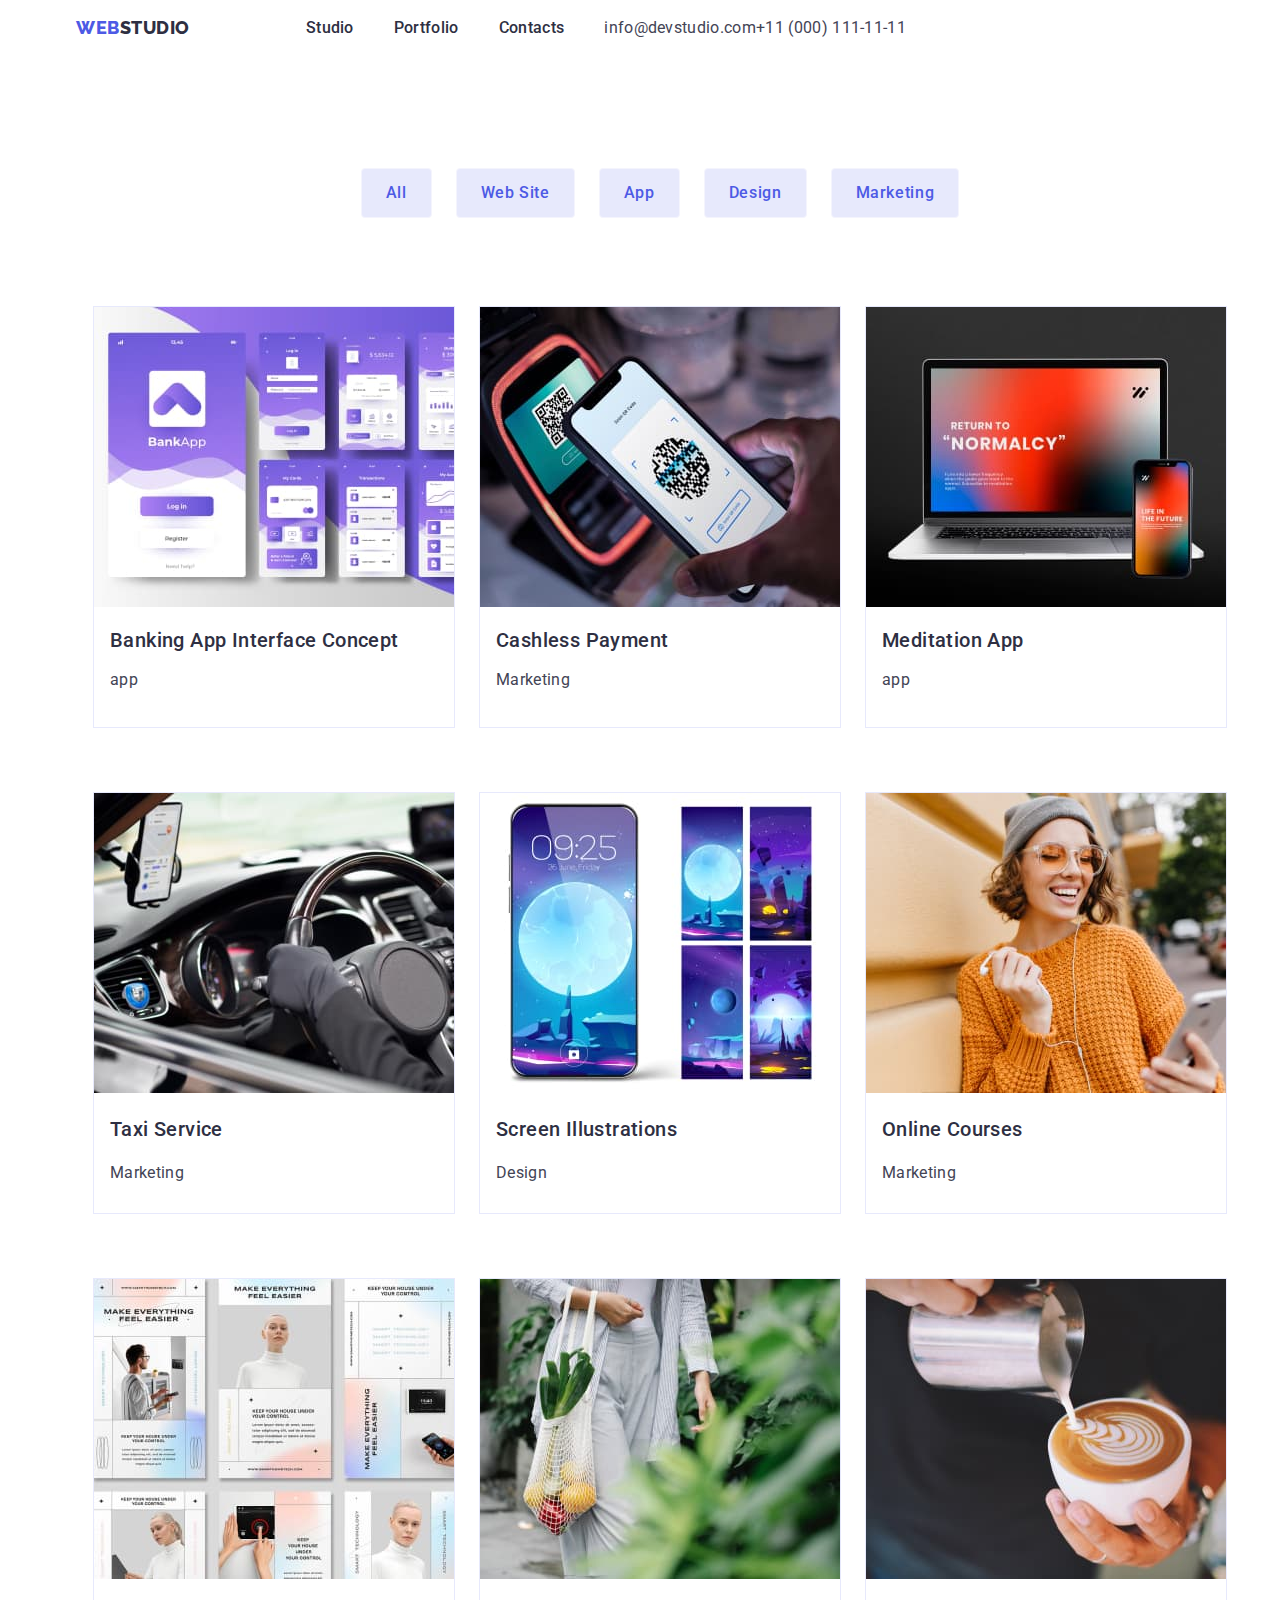
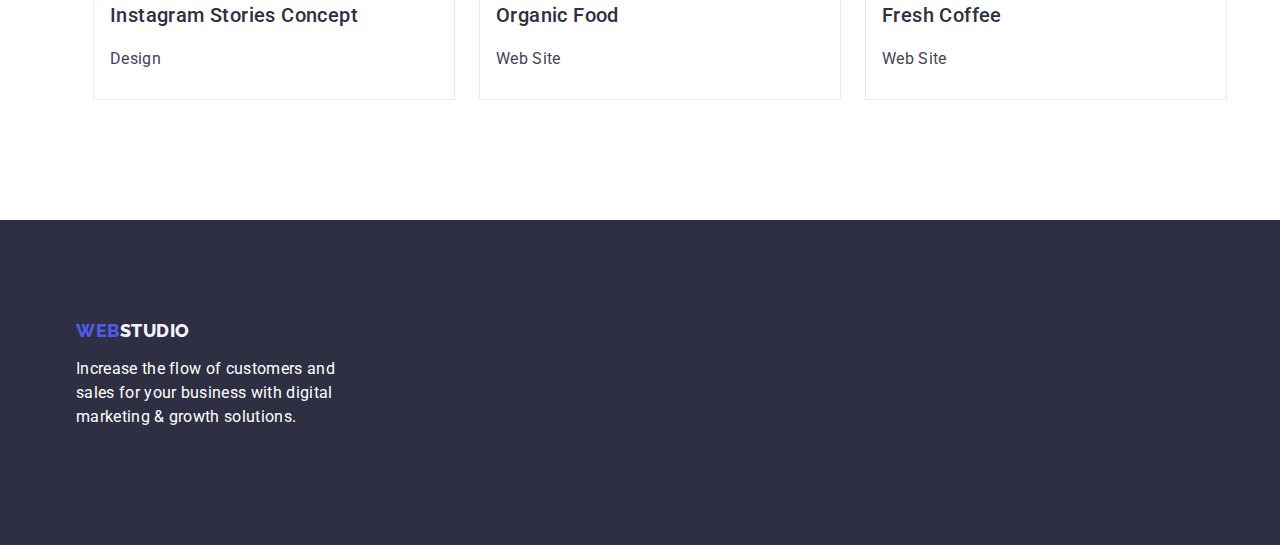
==== portfolio.html @ dd858892 "first commit" ====
<!DOCTYPE html>
<html lang="en">
  <head>
    <meta charset="UTF-8" />
    <meta http-equiv="X-UA-Compatible" content="IE=edge" />
    <meta name="viewport" content="width=device-width, initial-scale=1.0" />
    <link rel="preconnect" href="https://fonts.googleapis.com" />
    <link rel="preconnect" href="https://fonts.gstatic.com" crossorigin />
    <link
      href="https://fonts.googleapis.com/css2?family=Raleway:wght@700&family=Roboto:wght@400;500;700&display=swap"
      rel="stylesheet"
    />
    <title>Portfolio</title>
    <link
      rel="stylesheet"
      href="https://cdnjs.cloudflare.com/ajax/libs/modern-normalize/2.0.0/modern-normalize.min.css"
      integrity="sha512-4xo8blKMVCiXpTaLzQSLSw3KFOVPWhm/TRtuPVc4WG6kUgjH6J03IBuG7JZPkcWMxJ5huwaBpOpnwYElP/m6wg=="
      crossorigin="anonymous"
      referrerpolicy="no-referrer"
    />
    <link rel="stylesheet" href="./css/styles.css" />
  </head>
  <body>
    <header class="header">
      <div class="container">
        <nav class="nav">
          <a class="nav-logo" href="./index.html"
            ><span class="span">web</span>studio</a
          >
          <ul class="nav-list">
            <li class="nav-item">
              <a class="nav-link" href="./index.html" target="_blank">Studio</a>
            </li>
            <li>
              <a class="nav-link" href="portfolio.html" target="_blank"
                >Portfolio</a
              >
            </li>
            <li>
              <a class="nav-link" href="#contacts">Contacts</a>
            </li>
          </ul>
        </nav>
        <address>
          <ul>
            <li>
              <a class="contacts" href="mailto:info@devstudio.com"
                >info@devstudio.com</a
              >
            </li>
            <li>
              <a class="contacts" href="tel:+0110001111111"
                >+11 (000) 111-11-11</a
              >
            </li>
          </ul>
        </address>
      </div>
    </header>
    <main class="main-port">
      <section class="main-section">
        <div class="container">
          <h1 class="visually-hidden">Advantages</h1>
          <ul class="btn-list">
            <li class="btn-item">
              <button class="port-btn" type="button">All</button>
            </li>
            <li class="btn-item">
              <button class="port-btn" type="button">Web Site</button>
            </li>
            <li class="btn-item">
              <button class="port-btn" type="button">App</button>
            </li>
            <li class="btn-item">
              <button class="port-btn" type="button">Design</button>
            </li>
            <li class="btn-item">
              <button class="port-btn" type="button">Marketing</button>
            </li>
          </ul>
          <ul class="port-list">
            <li class="port-item">
              <a href="">
                <img
                  src="./images/apps/bank-app.jpg"
                  alt="banking app"
                  width="360"
                  height="300"
                />
                <h2 class="port-cards">Banking App Interface Concept</h2>
                <p class="port-description">app</p>
              </a>
            </li>
            <li class="port-item">
              <a href="">
                <img
                  src="./images/apps/cash-app.jpg"
                  alt="cashless payment"
                  width="360"
                  height="300"
                />
                <h2 class="port-cards">Cashless Payment</h2>
                <p class="port-description">Marketing</p>
              </a>
            </li>
            <li class="port-item">
              <a href="">
                <img
                  src="./images/apps/meditation-app.jpg"
                  alt="meditation app"
                  width="360"
                  height="300"
                />
                <h2 class="port-cards">Meditation App</h2>
                <p class="port-description">app</p>
              </a>
            </li>
          </ul>
        </div>
      </section>
      <section class="port-section">
        <div class="container">
          <ul class="port-list">
            <li class="port-item">
              <a href="">
                <img
                  src="./images/apps/taxi-service.jpg"
                  alt="taxi service"
                  width="360"
                  height="300"
                />
                <h3 class="port-cards">Taxi Service</h3>
                <p class="port-description">Marketing</p>
              </a>
            </li>
            <li class="port-item">
              <a href="">
                <img
                  src="./images/apps/screen-app.jpg"
                  alt="screen illustrations"
                  width="360"
                  height="300"
                />
                <h3 class="port-cards">Screen Illustrations</h3>
                <p class="port-description">Design</p>
              </a>
            </li>
            <li class="port-item">
              <a href="">
                <img
                  src="./images/apps/course-app.jpg"
                  alt="online courses"
                  width="360"
                  height="300"
                />
                <h3 class="port-cards">Online Courses</h3>
                <p class="port-description">Marketing</p>
              </a>
            </li>
          </ul>
        </div>
      </section>
      <section class="port-section">
        <div class="container">
          <ul class="port-list list-port">
            <li class="port-item">
              <img
                src="./images/apps/instagram.jpg"
                alt="instagram stories"
                width="360"
                height="300"
              />
              <h3 class="port-cards">Instagram Stories Concept</h3>
              <p class="port-description">Design</p>
            </li>
            <li class="port-item">
              <img
                src="./images/apps/organic-app.jpg"
                alt="organic food"
                width="360"
                height="300"
              />
              <h3 class="port-cards">Organic Food</h3>
              <p class="port-description">Web Site</p>
            </li>
            <li class="port-item">
              <img
                src="./images/apps/coffee.jpg"
                alt="fresh coffee"
                width="360"
                height="300"
              />
              <h3 class="port-cards">Fresh Coffee</h3>
              <p class="port-description">Web Site</p>
            </li>
          </ul>
        </div>
      </section>
    </main>
    <footer class="footer">
      <div class="container">
        <div class="box-footer">
          <a class="footer-logo" href="./index.html"
            ><span class="span">web</span>studio</a
          >
          <p class="footer-text">
            Increase the flow of customers and sales for your business with
            digital marketing & growth solutions.
          </p>
        </div>
      </div>
    </footer>
  </body>
</html>
---- css/styles.css ----
:root {
  --black: #212121;
  --iris: #4d5ae5;
  --ocean: #404bbf;
  --navy-blue: #2e2f42;
  --green: #31d0aa;
  --slate: #434455;
  --light-slate: #8e8f99;
  --cornflower: #e7e9fc;
  --cloud: #f4f4fd;
  --navy-blue-modal: rgba(46, 47, 66, 0.4);
  --grey: rgba(46, 47, 66, 0.7);
  --white: rgba(255, 255, 255);
  --dairy: #fcfcfc;
}

:root {
  --font-family: "Roboto", sans-serif;
  --second-family: "Raleway", sans-serif;
}

body {
  margin: 0;
  font-family: "Roboto", sans-serif;
  color: var(--black);
  background: var(--white);
}
ul,
ol {
  list-style-type: none;
}
a {
  color: currentColor;
  text-decoration: none;
}
address {
  font-style: normal;
}

.header * {
  display: flex;
  align-items: center;
  justify-content: flex-start;
  flex-direction: row;
  gap: 0px;
}
.box-header {
  padding-top: 24px;
  padding-bottom: 24px;
}
.visually-hidden {
  position: absolute;
  width: 1px;
  height: 1px;
  margin: -1px;
  border: 0;
  padding: 0;
  white-space: nowrap;
  clip-path: inset(100%);
  clip: rect(0 0 0 0);
  overflow: hidden;
}

button {
  font-family: inherit;
  font-weight: 500;
  font-size: 16px;
  line-height: 1.5;
  border-radius: 4px;
  letter-spacing: 0.04em;
  text-align: center;

  cursor: pointer;
}
.container {
  max-width: 1128px;
  margin: 0 auto;
  padding: 0 15px;
}
.nav {
}
.nav-logo {
  padding-right: 76px;
  font-family: var(--second-family);
  font-weight: 800;
  font-size: 18px;
  line-height: 117%;
  letter-spacing: 0.03em;
  text-transform: uppercase;
  color: var(--navy-blue);
}
.span {
  color: var(--iris);
}
.nav-link {
  font-weight: 500;
  font-size: 16px;
  line-height: 150%;
  letter-spacing: 0.02em;
  color: var(--navy-blue);
}
.nav-list {
  display: flex;
  align-items: flex-start;
  justify-content: flex-start;
  flex-direction: row;
  gap: 40px;
}
.nav-item {
}
.contacts {
  font-weight: 400;
  font-size: 16px;
  line-height: 150%;
  letter-spacing: 0.02em;
  color: var(--slate);
}
.contacts:hover {
  color: var(--ocean);
}

.nav-list .nav-link:hover,
.nav-list .nav-link:focus {
  color: var(--ocean);
}
.nav-list .nav-link:active {
  color: var(--ocean);
}

.address-list {
  display: flex;
  gap: 40px;
}

.main-section-title {
  background: var(--navy-blue);
}
.main-title {
  margin: 0;
  font-weight: 700;
  font-size: 56px;
  line-height: 107%;
  letter-spacing: 0.02em;
  text-align: center;
  color: var(--white);
}
.main-button {
  padding: 16px 32px;
  color: var(--white);
  box-shadow: 0 4px 4px 0 rgba(0, 0, 0, 0.15);
  background: var(--iris);
}

.strategy {
}

.strategy-list {
  display: flex;
  align-items: center;
  justify-content: center;
  gap: 24px;
  padding: 120px 156px;
}

.promo-section-title {
  font-weight: 700;
  font-size: 36px;

  padding-bottom: 72px;
  line-height: 40px;
  line-height: 1.11111;
  letter-spacing: 0.02em;
  text-transform: capitalize;
  text-align: center;
  color: var(--navy-blue);
}
.promo-list {
  display: flex;
  align-items: center;
  justify-content: center;
  gap: 24px;
  padding-bottom: 120px;
}

.team {
  background: var(--cloud);
}
.team-section {
}
.team-section-title {
  padding-top: 120px;
  padding-bottom: 72px;
  font-weight: 700;
  font-size: 36px;
  line-height: 40px;
  line-height: 1.11111;
  letter-spacing: 0.02em;
  text-transform: capitalize;
  text-align: center;
  color: var(--navy-blue);
}
.team-list {
  display: flex;
  align-items: center;
  justify-content: center;
  gap: 24px;
  padding-bottom: 120px;
  margin: 0;
}
.team-item {
  border-radius: 0 0 4px 4px;
  padding: 0px 0px 32px 0px;
  box-shadow: 0 2px 1px 0 rgba(46, 47, 66, 0.08),
    0 1px 1px 0 rgba(46, 47, 66, 0.16), 0 1px 6px 0 rgba(46, 47, 66, 0.08);
  background: var(--white);
}
.team-cards {
  text-align: center;
  font-size: 20px;
  line-height: 24px;
  font-weight: 500;
  letter-spacing: 0.02em;
  color: var(--navy-blue);
}
.team-description {
  text-align: center;
  font-size: 16px;
  line-height: 24px;
  font-weight: 400;
  letter-spacing: 0.02em;
  color: var(--slate);
}
.footer {
  background-color: var(--navy-blue);
}

.footer-logo {
  font-family: var(--second-family);
  font-weight: 800;
  font-size: 18px;
  line-height: 117%;
  letter-spacing: 0.03em;
  text-transform: uppercase;
  color: var(--cloud);
}
.footer-text {
  margin-top: 16px;
  width: 264px;

  font-size: 16px;
  line-height: 24px;
  font-weight: 400;
  letter-spacing: 0.02em;
  color: var(--white);
}
.box-footer {
  padding-top: 100px;
  padding-bottom: 100px;
}
.port-btn {
  color: var(--iris);
  border: 1px solid var(--cloud);
  padding: 12px 24px;
  background: var(--cornflower);
}
.port-btn:hover,
.port-btn:focus {
  background-color: var(--ocean);
  color: var(--white);
}
.btn-list {
  display: flex;
  align-items: center;
  justify-content: center;
  gap: 24px;
  padding-top: 96px;
  padding-bottom: 72px;
}
.btn-item {
}

.port-list {
  display: flex;
  align-items: center;
  justify-content: center;
  gap: 24px;
  padding-bottom: 48px;
}
.list-port {
  display: flex;
  align-items: center;
  justify-content: center;
  gap: 24px;
  padding-bottom: 120px;
  margin: 0;
}
.port-item {
  border: 1px solid #e7e9fc;
  width: 360px;
  height: 420px;
}

.port-cards {
  font-weight: 500;
  font-size: 20px;
  padding-left: 16px;
  line-height: 24px;
  line-height: 1.2;
  letter-spacing: 0.02em;
  color: var(--navy-blue);
}
.port-description {
  font-weight: 400;
  font-size: 16px;
  padding-left: 16px;

  line-height: 24px;
  line-height: 1.5;
  letter-spacing: 0.02em;
  color: var(--slate);
}
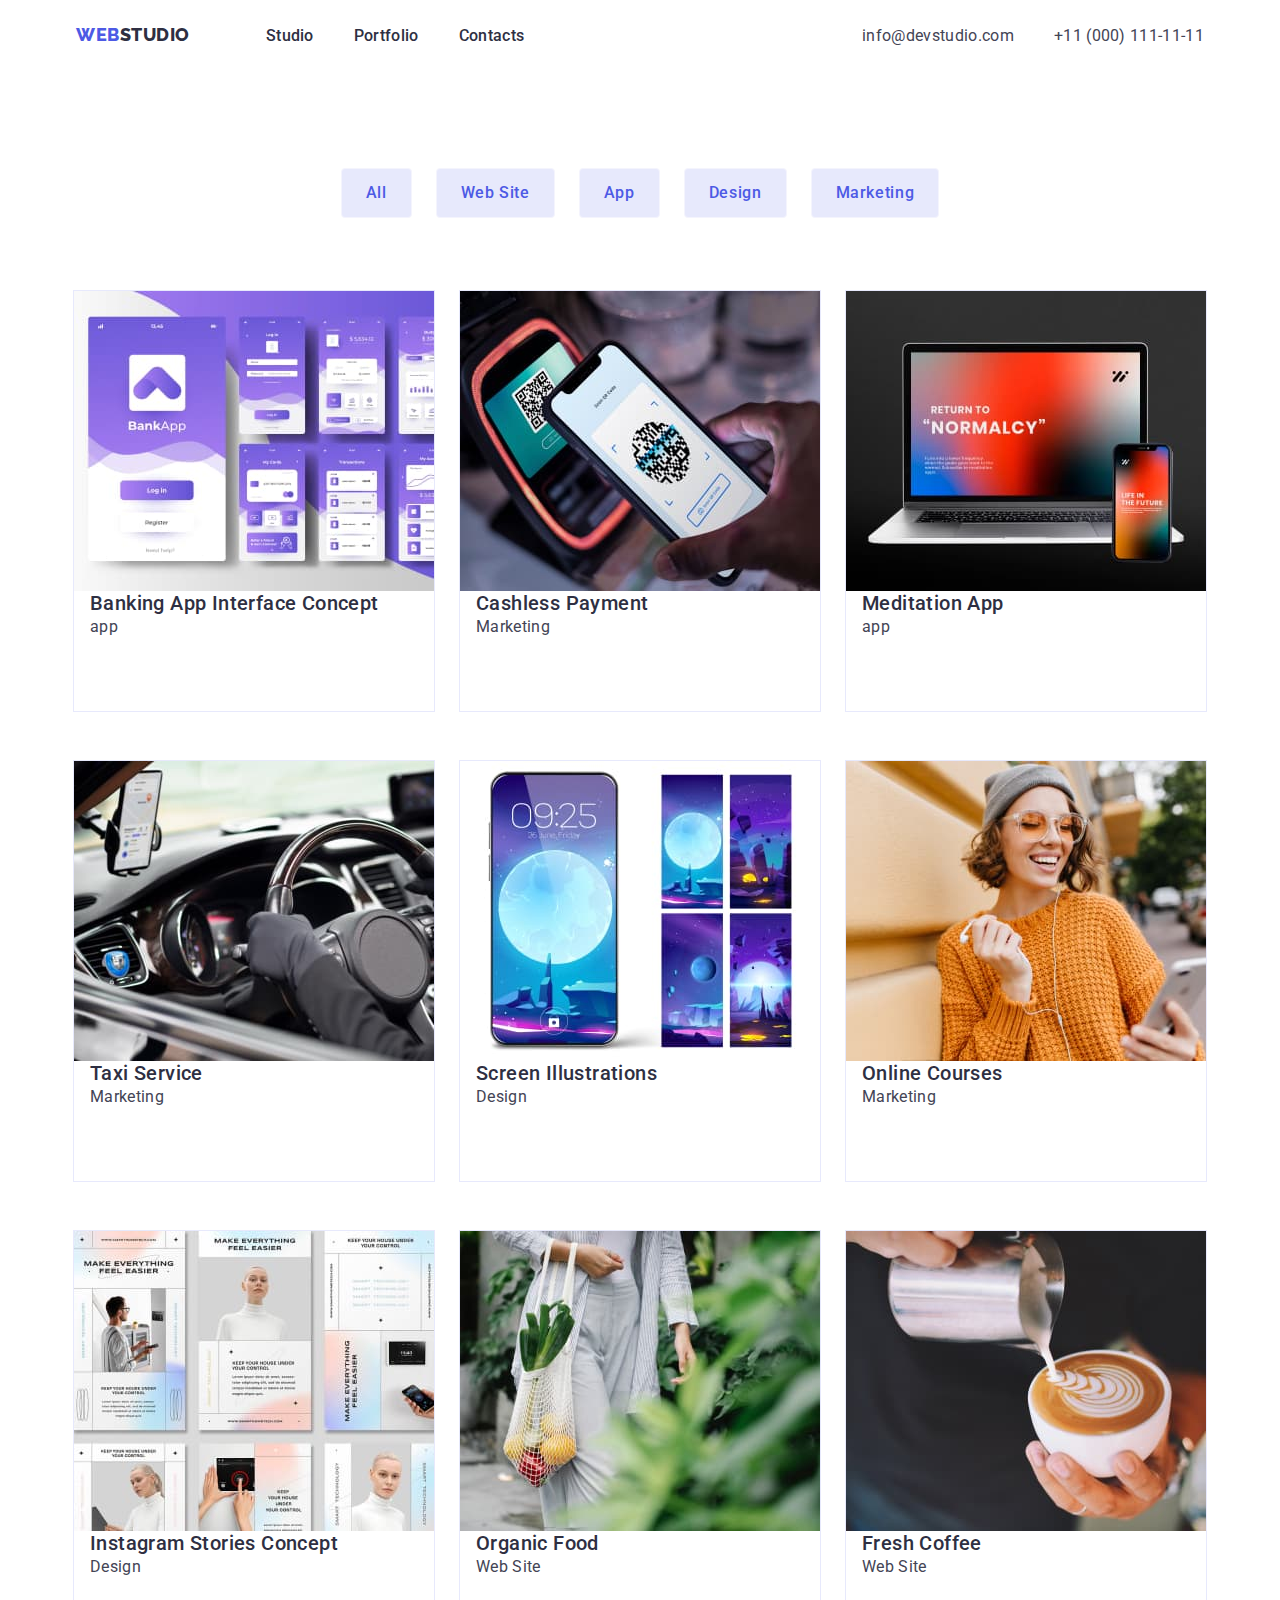
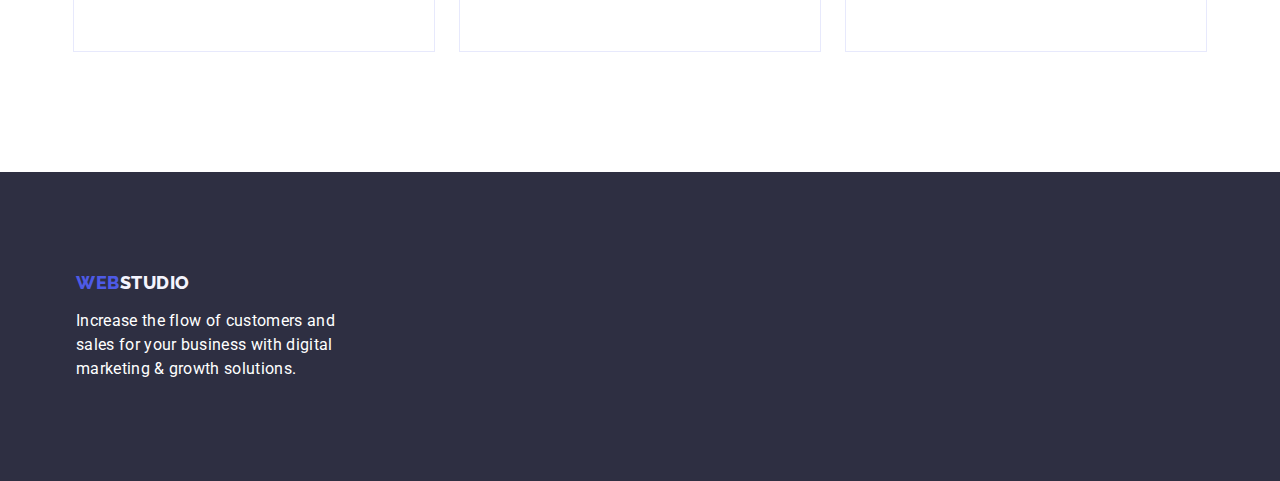
==== commit b3eafdfe: "create pages" ====
--- a/portfolio.html
+++ b/portfolio.html
@@ -23,38 +23,42 @@
   <body>
     <header class="header">
       <div class="container">
-        <nav class="nav">
-          <a class="nav-logo" href="./index.html"
-            ><span class="span">web</span>studio</a
-          >
-          <ul class="nav-list">
-            <li class="nav-item">
-              <a class="nav-link" href="./index.html" target="_blank">Studio</a>
-            </li>
-            <li>
-              <a class="nav-link" href="portfolio.html" target="_blank"
-                >Portfolio</a
-              >
-            </li>
-            <li>
-              <a class="nav-link" href="#contacts">Contacts</a>
-            </li>
-          </ul>
-        </nav>
-        <address>
-          <ul>
-            <li>
-              <a class="contacts" href="mailto:info@devstudio.com"
-                >info@devstudio.com</a
-              >
-            </li>
-            <li>
-              <a class="contacts" href="tel:+0110001111111"
-                >+11 (000) 111-11-11</a
-              >
-            </li>
-          </ul>
-        </address>
+        <div class="box-header">
+          <nav class="nav">
+            <a class="nav-logo" href="./index.html"
+              ><span class="span">web</span>studio</a
+            >
+            <ul class="nav-list">
+              <li class="nav-item">
+                <a class="nav-link" href="./index.html" target="_blank"
+                  >Studio</a
+                >
+              </li>
+              <li class="nav-item">
+                <a class="nav-link" href="portfolio.html" target="_blank"
+                  >Portfolio</a
+                >
+              </li>
+              <li class="nav-item">
+                <a class="nav-link" href="#contacts">Contacts</a>
+              </li>
+            </ul>
+          </nav>
+          <address class="address">
+            <ul class="address-list">
+              <li class="address-item">
+                <a class="contacts" href="mailto:info@devstudio.com"
+                  >info@devstudio.com</a
+                >
+              </li>
+              <li>
+                <a class="contacts" href="tel:+0110001111111"
+                  >+11 (000) 111-11-11</a
+                >
+              </li>
+            </ul>
+          </address>
+        </div>
       </div>
     </header>
     <main class="main-port">
--- a/css/styles.css
+++ b/css/styles.css
@@ -25,28 +25,50 @@
   color: var(--black);
   background: var(--white);
 }
+h1,
+h2,
+h3,
+h4,
+h5,
+h6,
+p {
+  margin: 0;
+  padding: 0;
+}
 ul,
 ol {
   list-style-type: none;
+  margin: 0;
+  padding-left: 0;
 }
 a {
   color: currentColor;
   text-decoration: none;
 }
+img {
+  display: block;
+}
 address {
   font-style: normal;
 }
-
-.header * {
-  display: flex;
+.container {
+  max-width: 1128px;
+  margin: 0 auto;
+  padding: 0;
+}
+
+.header {
+  /* display: flex;
   align-items: center;
   justify-content: flex-start;
   flex-direction: row;
-  gap: 0px;
+  gap: 0px; */
 }
 .box-header {
   padding-top: 24px;
   padding-bottom: 24px;
+  display: flex;
+  justify-content: space-between;
 }
 .visually-hidden {
   position: absolute;
@@ -72,12 +94,9 @@
 
   cursor: pointer;
 }
-.container {
-  max-width: 1128px;
-  margin: 0 auto;
-  padding: 0 15px;
-}
+
 .nav {
+  display: flex;
 }
 .nav-logo {
   padding-right: 76px;
@@ -126,6 +145,8 @@
 .nav-list .nav-link:active {
   color: var(--ocean);
 }
+.address {
+}
 
 .address-list {
   display: flex;
@@ -135,15 +156,26 @@
 .main-section-title {
   background: var(--navy-blue);
 }
+
+.main-page {
+  display: flex;
+  align-items: center;
+  justify-content: center;
+  flex-wrap: wrap;
+  padding-bottom: 188px;
+}
+
 .main-title {
-  margin: 0;
   font-weight: 700;
   font-size: 56px;
   line-height: 107%;
   letter-spacing: 0.02em;
   text-align: center;
   color: var(--white);
-}
+  padding-top: 188px;
+  padding-bottom: 48px;
+}
+
 .main-button {
   padding: 16px 32px;
   color: var(--white);
@@ -159,7 +191,11 @@
   align-items: center;
   justify-content: center;
   gap: 24px;
-  padding: 120px 156px;
+  padding-top: 152px;
+  padding-bottom: 120px;
+}
+.strategy-title {
+  padding-bottom: 8px;
 }
 
 .promo-section-title {
@@ -276,8 +312,6 @@
   padding-top: 96px;
   padding-bottom: 72px;
 }
-.btn-item {
-}
 
 .port-list {
   display: flex;
@@ -313,7 +347,6 @@
   font-weight: 400;
   font-size: 16px;
   padding-left: 16px;
-
   line-height: 24px;
   line-height: 1.5;
   letter-spacing: 0.02em;
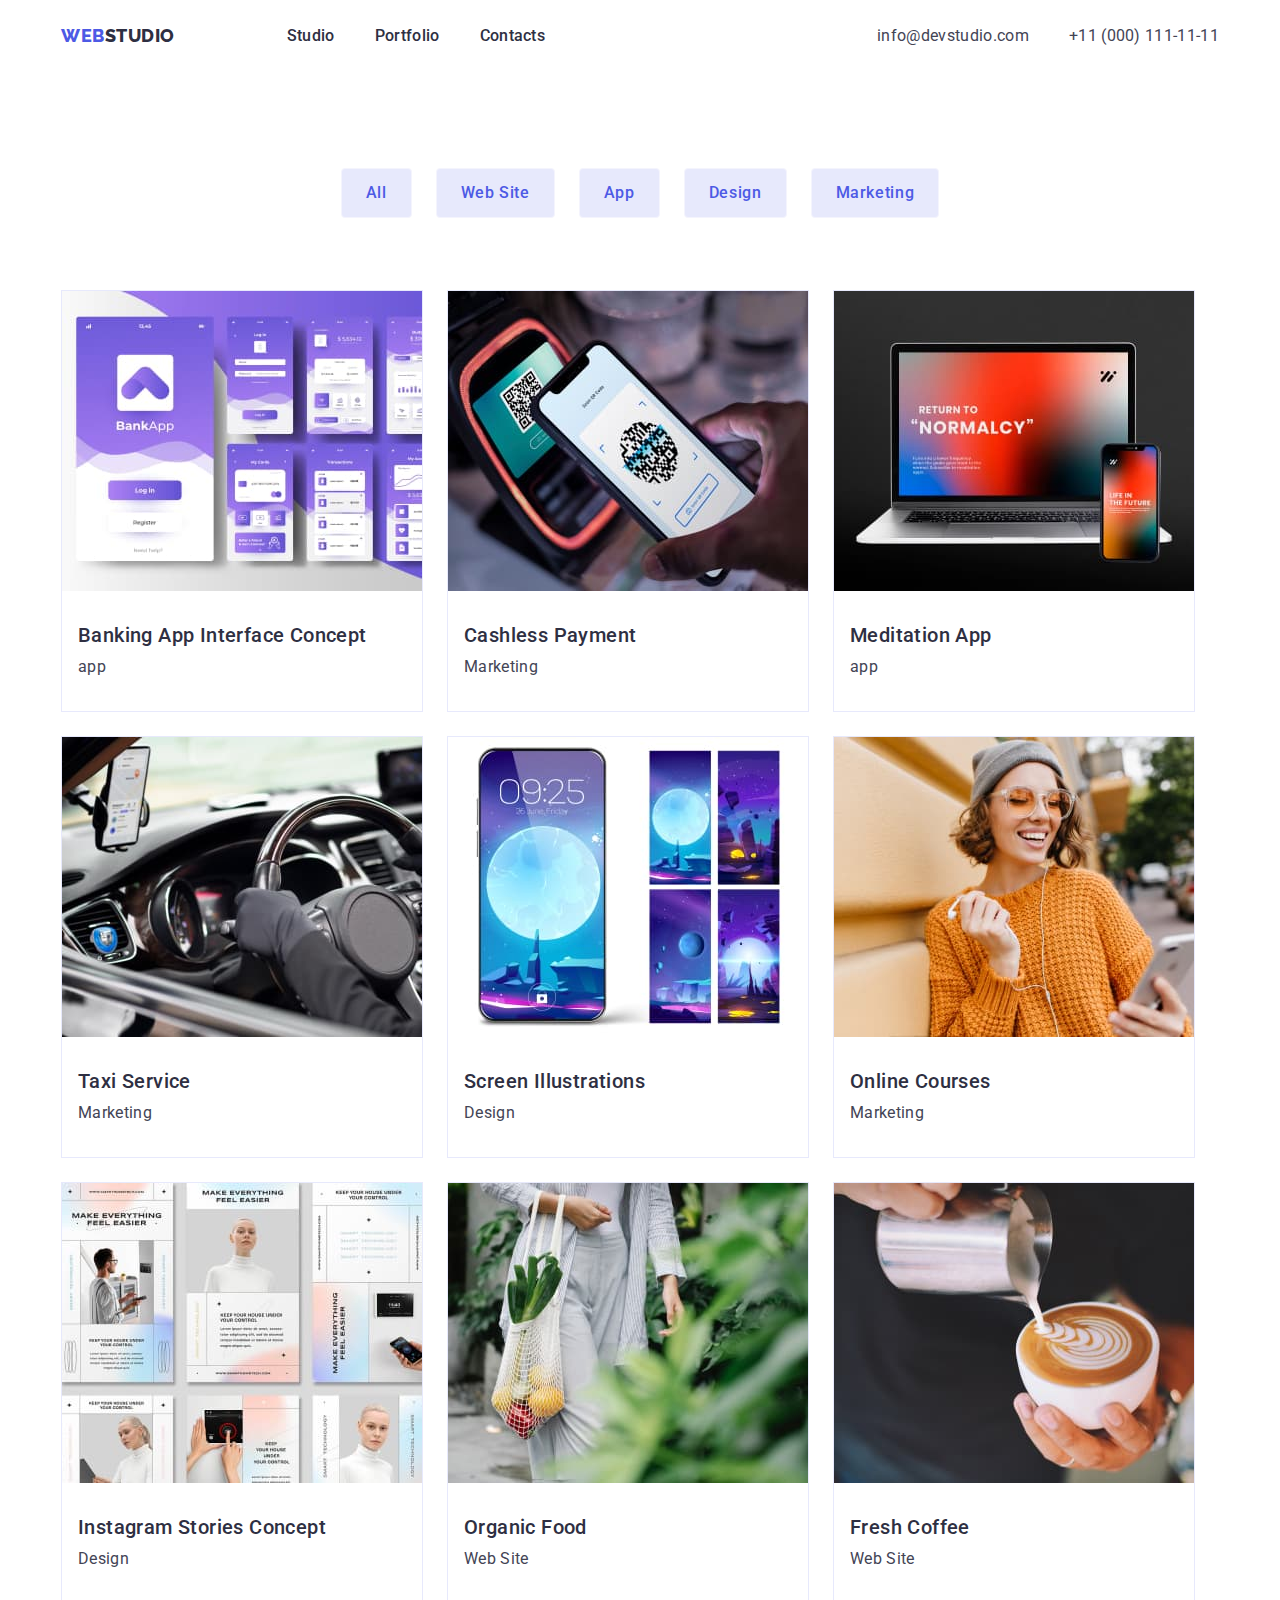
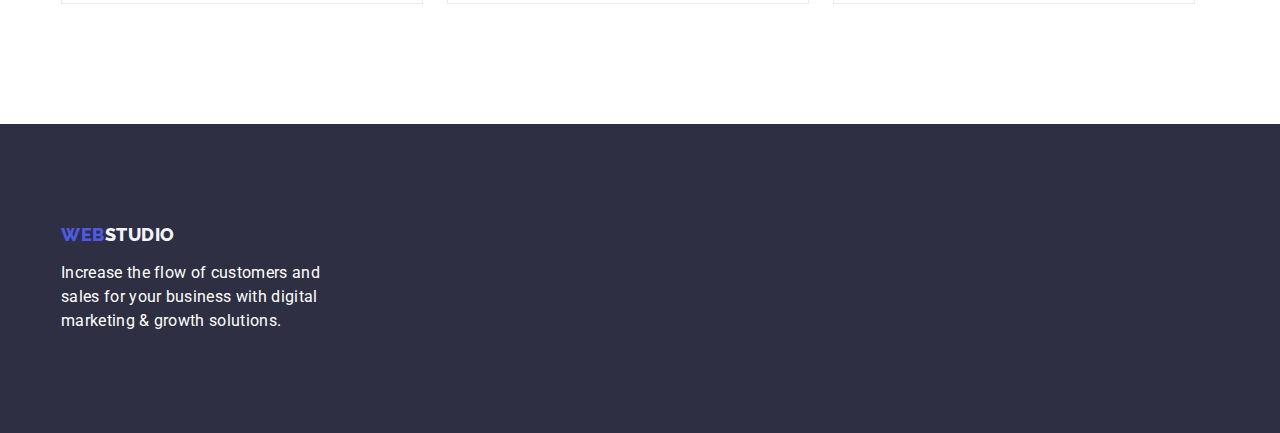
==== commit be56da47: "create web" ====
--- a/portfolio.html
+++ b/portfolio.html
@@ -23,42 +23,38 @@
   <body>
     <header class="header">
       <div class="container">
-        <div class="box-header">
-          <nav class="nav">
-            <a class="nav-logo" href="./index.html"
-              ><span class="span">web</span>studio</a
-            >
-            <ul class="nav-list">
-              <li class="nav-item">
-                <a class="nav-link" href="./index.html" target="_blank"
-                  >Studio</a
-                >
-              </li>
-              <li class="nav-item">
-                <a class="nav-link" href="portfolio.html" target="_blank"
-                  >Portfolio</a
-                >
-              </li>
-              <li class="nav-item">
-                <a class="nav-link" href="#contacts">Contacts</a>
-              </li>
-            </ul>
-          </nav>
-          <address class="address">
-            <ul class="address-list">
-              <li class="address-item">
-                <a class="contacts" href="mailto:info@devstudio.com"
-                  >info@devstudio.com</a
-                >
-              </li>
-              <li>
-                <a class="contacts" href="tel:+0110001111111"
-                  >+11 (000) 111-11-11</a
-                >
-              </li>
-            </ul>
-          </address>
-        </div>
+        <nav class="header-nav">
+          <a class="nav-logo logo" href="./index.html"
+            ><span class="span">web</span>studio</a
+          >
+          <ul class="nav-list">
+            <li class="nav-item">
+              <a class="nav-link" href="./index.html" target="_blank">Studio</a>
+            </li>
+            <li class="nav-item">
+              <a class="nav-link" href="portfolio.html" target="_blank"
+                >Portfolio</a
+              >
+            </li>
+            <li class="nav-item">
+              <a class="nav-link" href="#contacts">Contacts</a>
+            </li>
+          </ul>
+        </nav>
+        <address class="address">
+          <ul class="address-list">
+            <li class="address-item">
+              <a class="contacts" href="mailto:info@devstudio.com"
+                >info@devstudio.com</a
+              >
+            </li>
+            <li>
+              <a class="contacts" href="tel:+0110001111111"
+                >+11 (000) 111-11-11</a
+              >
+            </li>
+          </ul>
+        </address>
       </div>
     </header>
     <main class="main-port">
@@ -91,8 +87,10 @@
                   width="360"
                   height="300"
                 />
-                <h2 class="port-cards">Banking App Interface Concept</h2>
-                <p class="port-description">app</p>
+                <div class="port-wrapper">
+                  <h2 class="port-cards">Banking App Interface Concept</h2>
+                  <p class="port-description">app</p>
+                </div>
               </a>
             </li>
             <li class="port-item">
@@ -103,8 +101,10 @@
                   width="360"
                   height="300"
                 />
-                <h2 class="port-cards">Cashless Payment</h2>
-                <p class="port-description">Marketing</p>
+                <div class="port-wrapper">
+                  <h2 class="port-cards">Cashless Payment</h2>
+                  <p class="port-description">Marketing</p>
+                </div>
               </a>
             </li>
             <li class="port-item">
@@ -115,16 +115,12 @@
                   width="360"
                   height="300"
                 />
-                <h2 class="port-cards">Meditation App</h2>
-                <p class="port-description">app</p>
-              </a>
-            </li>
-          </ul>
-        </div>
-      </section>
-      <section class="port-section">
-        <div class="container">
-          <ul class="port-list">
+                <div class="port-wrapper">
+                  <h2 class="port-cards">Meditation App</h2>
+                  <p class="port-description">app</p>
+                </div>
+              </a>
+            </li>
             <li class="port-item">
               <a href="">
                 <img
@@ -133,8 +129,10 @@
                   width="360"
                   height="300"
                 />
-                <h3 class="port-cards">Taxi Service</h3>
-                <p class="port-description">Marketing</p>
+                <div class="port-wrapper">
+                  <h3 class="port-cards">Taxi Service</h3>
+                  <p class="port-description">Marketing</p>
+                </div>
               </a>
             </li>
             <li class="port-item">
@@ -145,8 +143,10 @@
                   width="360"
                   height="300"
                 />
-                <h3 class="port-cards">Screen Illustrations</h3>
-                <p class="port-description">Design</p>
+                <div class="port-wrapper">
+                  <h3 class="port-cards">Screen Illustrations</h3>
+                  <p class="port-description">Design</p>
+                </div>
               </a>
             </li>
             <li class="port-item">
@@ -157,16 +157,12 @@
                   width="360"
                   height="300"
                 />
-                <h3 class="port-cards">Online Courses</h3>
-                <p class="port-description">Marketing</p>
-              </a>
-            </li>
-          </ul>
-        </div>
-      </section>
-      <section class="port-section">
-        <div class="container">
-          <ul class="port-list list-port">
+                <div class="port-wrapper">
+                  <h3 class="port-cards">Online Courses</h3>
+                  <p class="port-description">Marketing</p>
+                </div>
+              </a>
+            </li>
             <li class="port-item">
               <img
                 src="./images/apps/instagram.jpg"
@@ -174,8 +170,10 @@
                 width="360"
                 height="300"
               />
-              <h3 class="port-cards">Instagram Stories Concept</h3>
-              <p class="port-description">Design</p>
+              <div class="port-wrapper">
+                <h3 class="port-cards">Instagram Stories Concept</h3>
+                <p class="port-description">Design</p>
+              </div>
             </li>
             <li class="port-item">
               <img
@@ -184,8 +182,10 @@
                 width="360"
                 height="300"
               />
-              <h3 class="port-cards">Organic Food</h3>
-              <p class="port-description">Web Site</p>
+              <div class="port-wrapper">
+                <h3 class="port-cards">Organic Food</h3>
+                <p class="port-description">Web Site</p>
+              </div>
             </li>
             <li class="port-item">
               <img
@@ -194,8 +194,10 @@
                 width="360"
                 height="300"
               />
-              <h3 class="port-cards">Fresh Coffee</h3>
-              <p class="port-description">Web Site</p>
+              <div class="port-wrapper">
+                <h3 class="port-cards">Fresh Coffee</h3>
+                <p class="port-description">Web Site</p>
+              </div>
             </li>
           </ul>
         </div>
--- a/css/styles.css
+++ b/css/styles.css
@@ -19,6 +19,11 @@
   --second-family: "Raleway", sans-serif;
 }
 
+:root {
+  --indent-col: 24px;
+  --indent-row: var(--indent-col);
+  --items: 4;
+}
 body {
   margin: 0;
   font-family: "Roboto", sans-serif;
@@ -33,7 +38,6 @@
 h6,
 p {
   margin: 0;
-  padding: 0;
 }
 ul,
 ol {
@@ -47,22 +51,18 @@
 }
 img {
   display: block;
+  max-width: 100%;
 }
 address {
   font-style: normal;
 }
 .container {
-  max-width: 1128px;
+  max-width: 1158px;
   margin: 0 auto;
-  padding: 0;
+  padding: 0 15px;
 }
 
 .header {
-  /* display: flex;
-  align-items: center;
-  justify-content: flex-start;
-  flex-direction: row;
-  gap: 0px; */
 }
 .box-header {
   padding-top: 24px;
@@ -94,11 +94,22 @@
 
   cursor: pointer;
 }
-
-.nav {
-  display: flex;
-}
+.header .container {
+  display: flex;
+  align-items: center;
+}
+
+.header-nav {
+  display: flex;
+  align-items: center;
+  justify-content: space-between;
+  flex-grow: 1;
+  margin-right: 332px;
+}
+
 .nav-logo {
+  display: flex;
+  align-items: center;
   padding-right: 76px;
   font-family: var(--second-family);
   font-weight: 800;
@@ -112,6 +123,8 @@
   color: var(--iris);
 }
 .nav-link {
+  display: block;
+  padding: 24px 0;
   font-weight: 500;
   font-size: 16px;
   line-height: 150%;
@@ -120,13 +133,9 @@
 }
 .nav-list {
   display: flex;
-  align-items: flex-start;
-  justify-content: flex-start;
-  flex-direction: row;
   gap: 40px;
 }
-.nav-item {
-}
+
 .contacts {
   font-weight: 400;
   font-size: 16px;
@@ -151,6 +160,7 @@
 .address-list {
   display: flex;
   gap: 40px;
+  align-items: center;
 }
 
 .main-section-title {
@@ -158,14 +168,14 @@
 }
 
 .main-page {
-  display: flex;
-  align-items: center;
-  justify-content: center;
-  flex-wrap: wrap;
+  display: block;
+  text-align: center;
   padding-bottom: 188px;
 }
 
 .main-title {
+  width: 496px;
+  margin: 0 auto;
   font-weight: 700;
   font-size: 56px;
   line-height: 107%;
@@ -183,16 +193,16 @@
   background: var(--iris);
 }
 
-.strategy {
-}
-
 .strategy-list {
   display: flex;
   align-items: center;
-  justify-content: center;
+  justify-content: space-between;
   gap: 24px;
   padding-top: 152px;
   padding-bottom: 120px;
+}
+.strategy-item {
+  width: calc((100% - var(--indent-col) * (var(--items) - 1)) / var(--items));
 }
 .strategy-title {
   padding-bottom: 8px;
@@ -216,6 +226,10 @@
   justify-content: center;
   gap: 24px;
   padding-bottom: 120px;
+}
+.promo-item {
+  width: calc((100% - var(--indent-col) * (var(--items) - 1)) / var(--items));
+  --items: 3;
 }
 
 .team {
@@ -244,13 +258,20 @@
   margin: 0;
 }
 .team-item {
+  width: calc((100% - var(--indent-col) * (var(--items) - 1)) / var(--items));
   border-radius: 0 0 4px 4px;
   padding: 0px 0px 32px 0px;
   box-shadow: 0 2px 1px 0 rgba(46, 47, 66, 0.08),
     0 1px 1px 0 rgba(46, 47, 66, 0.16), 0 1px 6px 0 rgba(46, 47, 66, 0.08);
   background: var(--white);
 }
+.team-img {
+  margin-bottom: 32px;
+}
+.team-wrapper {
+}
 .team-cards {
+  padding-bottom: 8px;
   text-align: center;
   font-size: 20px;
   line-height: 24px;
@@ -315,10 +336,16 @@
 
 .port-list {
   display: flex;
-  align-items: center;
-  justify-content: center;
-  gap: 24px;
-  padding-bottom: 48px;
+  flex-wrap: wrap;
+  gap: 24px;
+  padding-bottom: 120px;
+}
+
+.port-item {
+  width: calc((100% - var(--indent-col) * (var(--items) - 1)) / var(--items));
+  --items: 3;
+}
+.port-wrapper {
 }
 .list-port {
   display: flex;
@@ -335,6 +362,8 @@
 }
 
 .port-cards {
+  margin-top: 32px;
+  padding-bottom: 8px;
   font-weight: 500;
   font-size: 20px;
   padding-left: 16px;
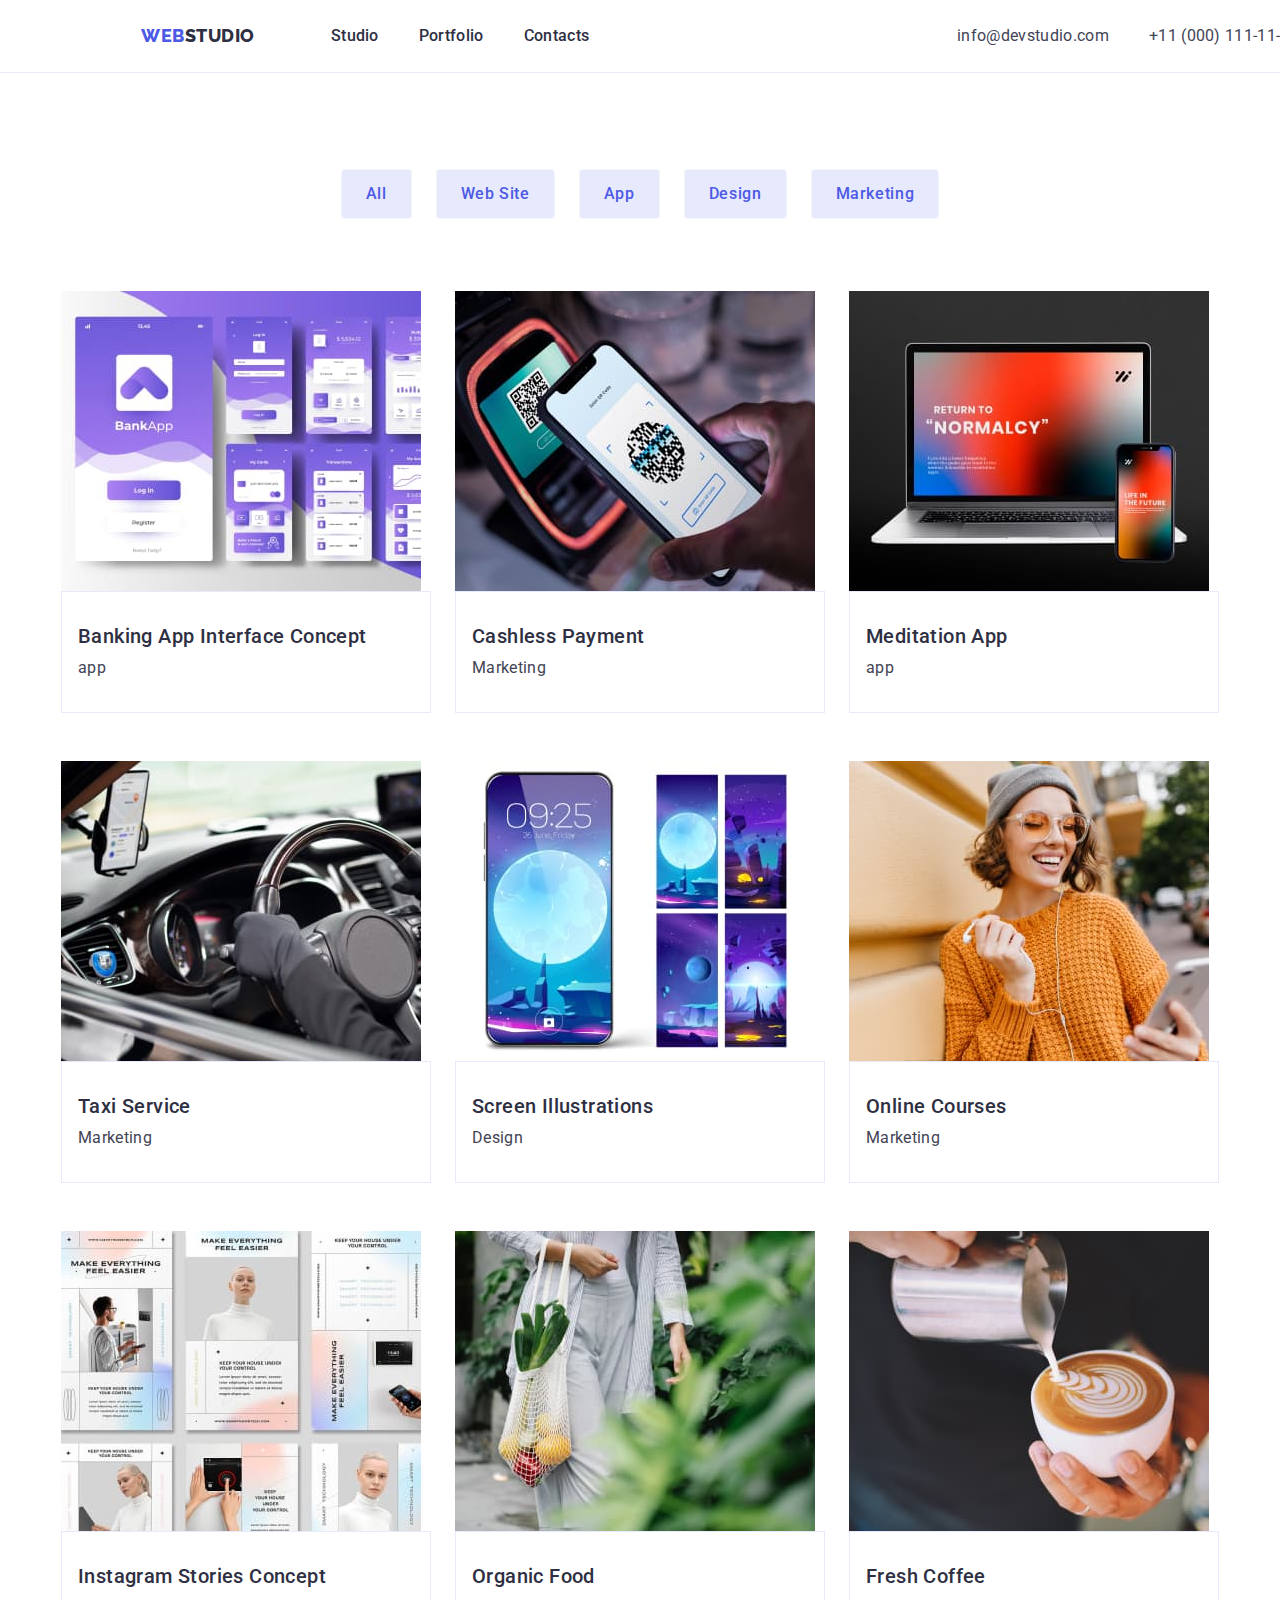
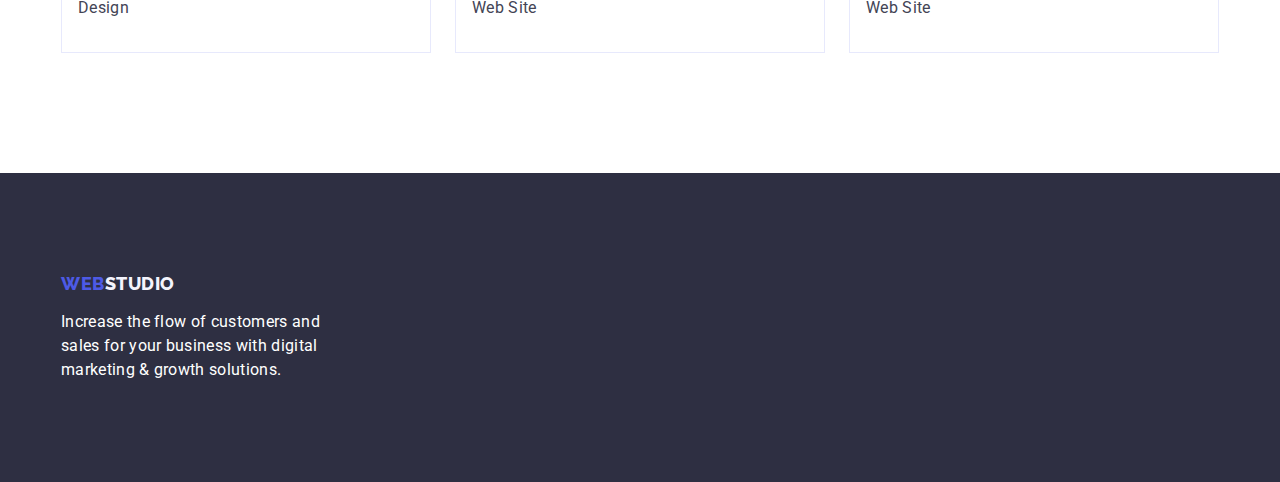
==== commit cc0bdeb3: "completed hw" ====
--- a/portfolio.html
+++ b/portfolio.html
@@ -21,7 +21,7 @@
     <link rel="stylesheet" href="./css/styles.css" />
   </head>
   <body>
-    <header class="header">
+    <header class="header portfolio">
       <div class="container">
         <nav class="header-nav">
           <a class="nav-logo logo" href="./index.html"
@@ -58,7 +58,7 @@
       </div>
     </header>
     <main class="main-port">
-      <section class="main-section">
+      <section class="main-section-port">
         <div class="container">
           <h1 class="visually-hidden">Advantages</h1>
           <ul class="btn-list">
@@ -205,15 +205,13 @@
     </main>
     <footer class="footer">
       <div class="container">
-        <div class="box-footer">
-          <a class="footer-logo" href="./index.html"
-            ><span class="span">web</span>studio</a
-          >
-          <p class="footer-text">
-            Increase the flow of customers and sales for your business with
-            digital marketing & growth solutions.
-          </p>
-        </div>
+        <a class="footer-logo" href="./index.html"
+          ><span class="span">web</span>studio</a
+        >
+        <p class="footer-text">
+          Increase the flow of customers and sales for your business with
+          digital marketing & growth solutions.
+        </p>
       </div>
     </footer>
   </body>
--- a/css/styles.css
+++ b/css/styles.css
@@ -62,7 +62,10 @@
   padding: 0 15px;
 }
 
-.header {
+.portfolio {
+  border-bottom: 1px solid #e7e9fc;
+  width: 1440px;
+  height: 72px;
 }
 .box-header {
   padding-top: 24px;
@@ -91,7 +94,7 @@
   border-radius: 4px;
   letter-spacing: 0.04em;
   text-align: center;
-
+  border: none;
   cursor: pointer;
 }
 .header .container {
@@ -102,15 +105,12 @@
 .header-nav {
   display: flex;
   align-items: center;
-  justify-content: space-between;
+
   flex-grow: 1;
-  margin-right: 332px;
 }
 
 .nav-logo {
-  display: flex;
-  align-items: center;
-  padding-right: 76px;
+  margin-right: 76px;
   font-family: var(--second-family);
   font-weight: 800;
   font-size: 18px;
@@ -135,15 +135,21 @@
   display: flex;
   gap: 40px;
 }
+.address-item {
+}
 
 .contacts {
+  display: flex;
+  justify-content: center;
+  align-items: center;
   font-weight: 400;
   font-size: 16px;
   line-height: 150%;
   letter-spacing: 0.02em;
   color: var(--slate);
 }
-.contacts:hover {
+.contacts:hover,
+.contacts:focus {
   color: var(--ocean);
 }
 
@@ -162,15 +168,20 @@
   gap: 40px;
   align-items: center;
 }
+.main .container {
+  display: flex;
+  align-items: center;
+  flex-direction: column;
+}
 
 .main-section-title {
   background: var(--navy-blue);
+  padding-bottom: 188px;
 }
 
 .main-page {
   display: block;
   text-align: center;
-  padding-bottom: 188px;
 }
 
 .main-title {
@@ -183,7 +194,7 @@
   text-align: center;
   color: var(--white);
   padding-top: 188px;
-  padding-bottom: 48px;
+  margin-bottom: 48px;
 }
 
 .main-button {
@@ -192,27 +203,36 @@
   box-shadow: 0 4px 4px 0 rgba(0, 0, 0, 0.15);
   background: var(--iris);
 }
-
+.main-button:hover,
+main-button:focus {
+  background: var(--ocean);
+}
 .strategy-list {
   display: flex;
   align-items: center;
   justify-content: space-between;
   gap: 24px;
-  padding-top: 152px;
-  padding-bottom: 120px;
+  padding: 120px 0;
 }
 .strategy-item {
   width: calc((100% - var(--indent-col) * (var(--items) - 1)) / var(--items));
 }
 .strategy-title {
   padding-bottom: 8px;
+}
+.strategy-text {
+  line-height: 1.5;
+}
+
+.promo {
+  padding-bottom: 120px;
 }
 
 .promo-section-title {
   font-weight: 700;
   font-size: 36px;
 
-  padding-bottom: 72px;
+  margin-bottom: 72px;
   line-height: 40px;
   line-height: 1.11111;
   letter-spacing: 0.02em;
@@ -225,7 +245,6 @@
   align-items: center;
   justify-content: center;
   gap: 24px;
-  padding-bottom: 120px;
 }
 .promo-item {
   width: calc((100% - var(--indent-col) * (var(--items) - 1)) / var(--items));
@@ -234,12 +253,12 @@
 
 .team {
   background: var(--cloud);
+  padding: 120px 0;
 }
 .team-section {
 }
 .team-section-title {
-  padding-top: 120px;
-  padding-bottom: 72px;
+  margin-bottom: 72px;
   font-weight: 700;
   font-size: 36px;
   line-height: 40px;
@@ -254,21 +273,21 @@
   align-items: center;
   justify-content: center;
   gap: 24px;
-  padding-bottom: 120px;
+
   margin: 0;
 }
 .team-item {
   width: calc((100% - var(--indent-col) * (var(--items) - 1)) / var(--items));
   border-radius: 0 0 4px 4px;
-  padding: 0px 0px 32px 0px;
+
   box-shadow: 0 2px 1px 0 rgba(46, 47, 66, 0.08),
     0 1px 1px 0 rgba(46, 47, 66, 0.16), 0 1px 6px 0 rgba(46, 47, 66, 0.08);
   background: var(--white);
 }
 .team-img {
-  margin-bottom: 32px;
 }
 .team-wrapper {
+  padding: 32px 0;
 }
 .team-cards {
   padding-bottom: 8px;
@@ -289,6 +308,8 @@
 }
 .footer {
   background-color: var(--navy-blue);
+  padding-top: 100px;
+  padding-bottom: 100px;
 }
 
 .footer-logo {
@@ -310,9 +331,8 @@
   letter-spacing: 0.02em;
   color: var(--white);
 }
-.box-footer {
-  padding-top: 100px;
-  padding-bottom: 100px;
+.main-section-port {
+  padding: 96px 0 120px;
 }
 .port-btn {
   color: var(--iris);
@@ -330,15 +350,14 @@
   align-items: center;
   justify-content: center;
   gap: 24px;
-  padding-top: 96px;
-  padding-bottom: 72px;
+
+  margin-bottom: 72px;
 }
 
 .port-list {
   display: flex;
   flex-wrap: wrap;
-  gap: 24px;
-  padding-bottom: 120px;
+  gap: 48px 24px;
 }
 
 .port-item {
@@ -346,27 +365,18 @@
   --items: 3;
 }
 .port-wrapper {
-}
-.list-port {
-  display: flex;
-  align-items: center;
-  justify-content: center;
-  gap: 24px;
-  padding-bottom: 120px;
-  margin: 0;
-}
+  padding: 32px 16px;
+  border: 1px solid #e7e9fc;
+}
+
 .port-item {
-  border: 1px solid #e7e9fc;
-  width: 360px;
-  height: 420px;
 }
 
 .port-cards {
-  margin-top: 32px;
-  padding-bottom: 8px;
+  margin-bottom: 8px;
   font-weight: 500;
   font-size: 20px;
-  padding-left: 16px;
+
   line-height: 24px;
   line-height: 1.2;
   letter-spacing: 0.02em;
@@ -375,7 +385,7 @@
 .port-description {
   font-weight: 400;
   font-size: 16px;
-  padding-left: 16px;
+
   line-height: 24px;
   line-height: 1.5;
   letter-spacing: 0.02em;
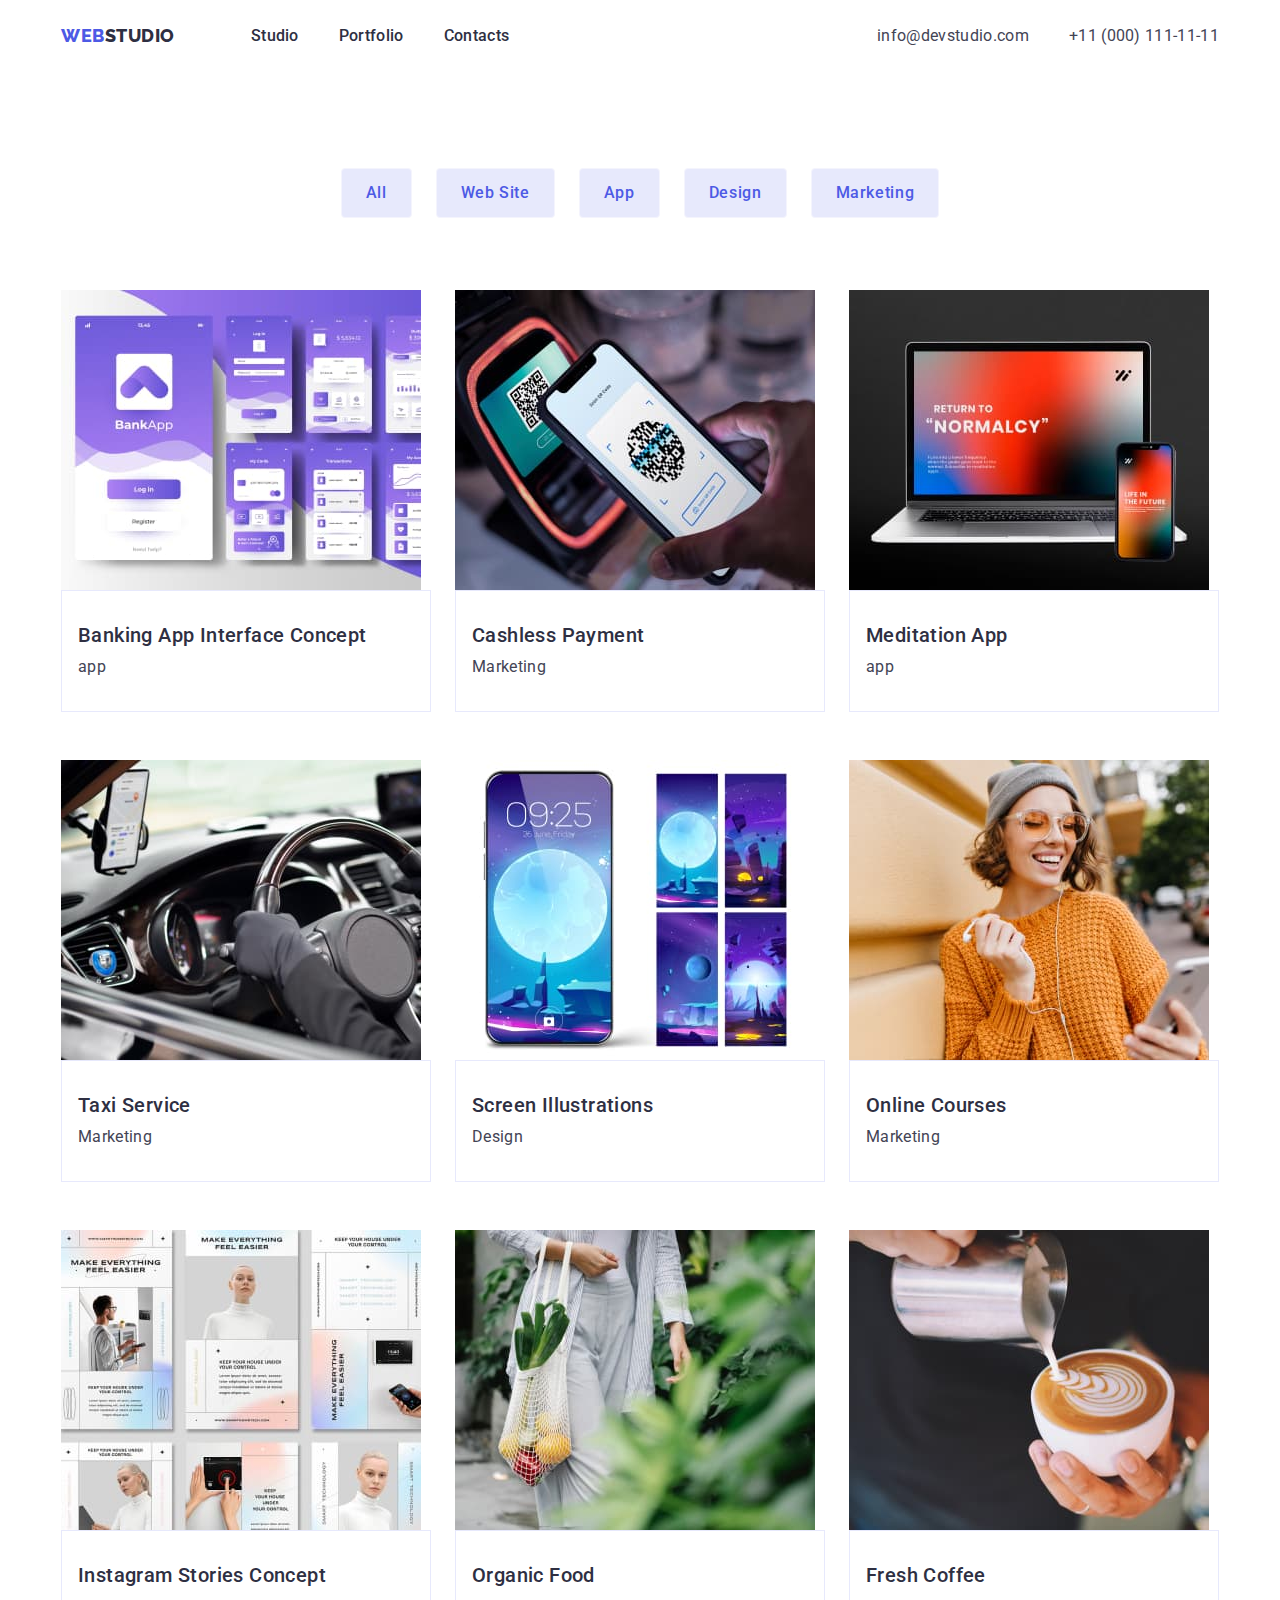
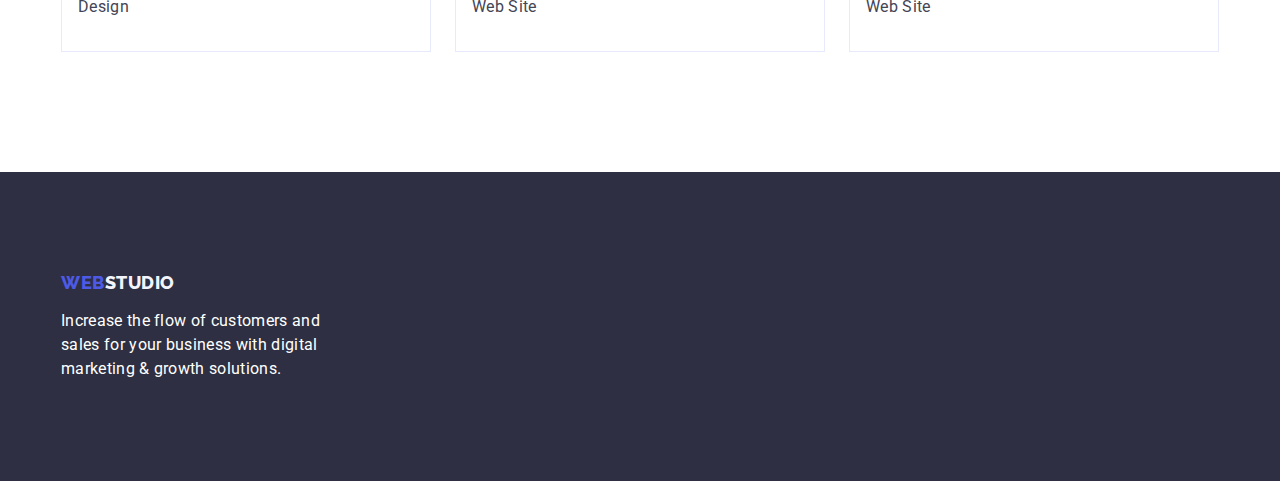
==== commit 3a57b595: "completed hw" ====
--- a/portfolio.html
+++ b/portfolio.html
@@ -21,7 +21,7 @@
     <link rel="stylesheet" href="./css/styles.css" />
   </head>
   <body>
-    <header class="header portfolio">
+    <header class="header">
       <div class="container">
         <nav class="header-nav">
           <a class="nav-logo logo" href="./index.html"
--- a/css/styles.css
+++ b/css/styles.css
@@ -64,15 +64,8 @@
 
 .portfolio {
   border-bottom: 1px solid #e7e9fc;
-  width: 1440px;
-  height: 72px;
-}
-.box-header {
-  padding-top: 24px;
-  padding-bottom: 24px;
-  display: flex;
-  justify-content: space-between;
-}
+}
+
 .visually-hidden {
   position: absolute;
   width: 1px;
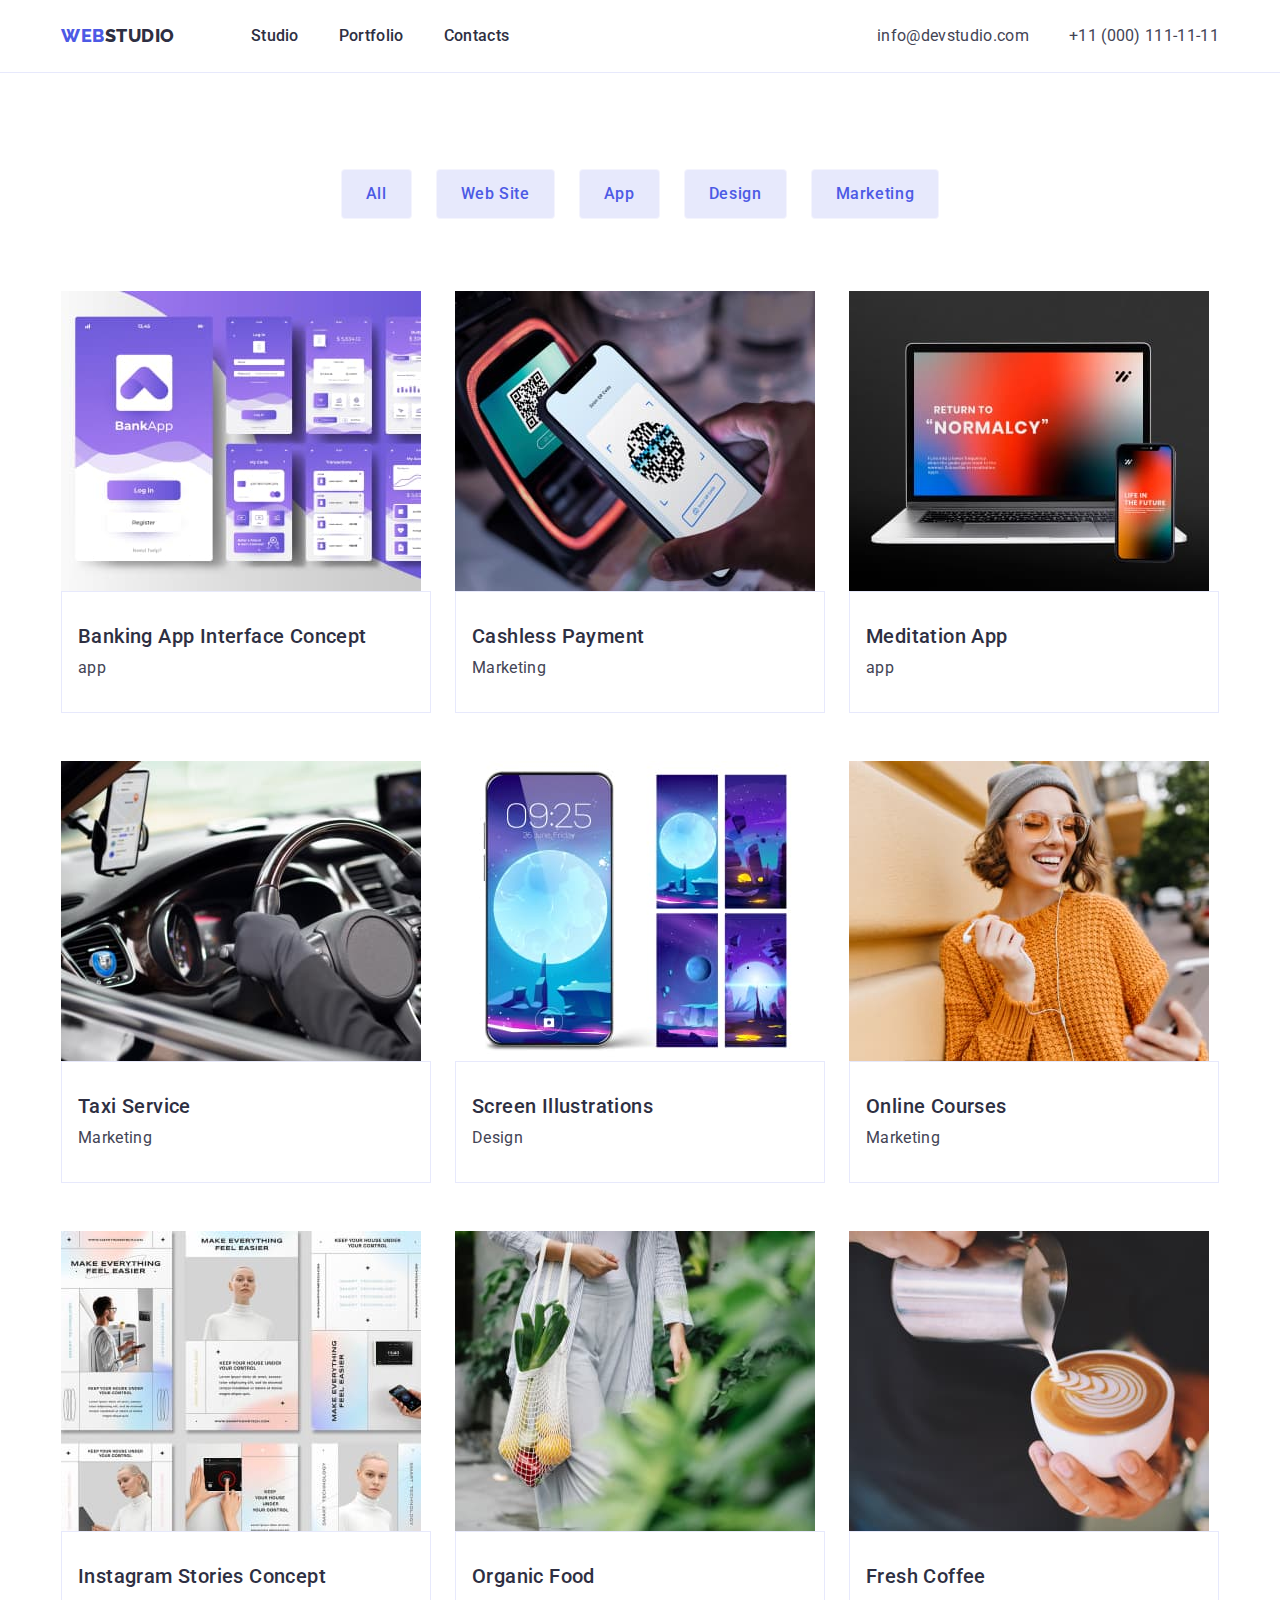
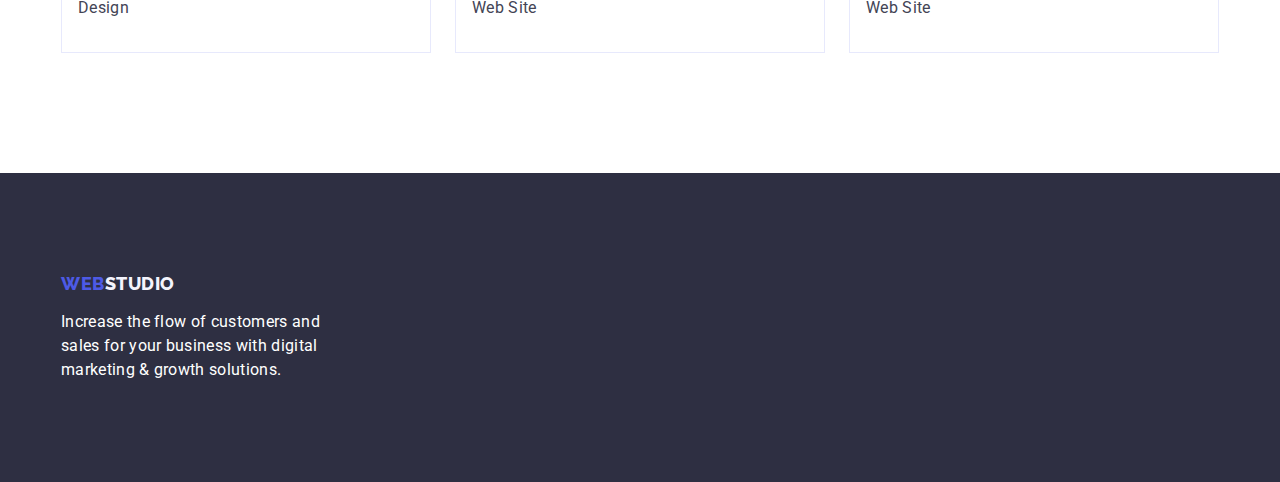
==== commit e2c3debc: "add border" ====
--- a/portfolio.html
+++ b/portfolio.html
@@ -21,7 +21,7 @@
     <link rel="stylesheet" href="./css/styles.css" />
   </head>
   <body>
-    <header class="header">
+    <header class="header portfolio">
       <div class="container">
         <nav class="header-nav">
           <a class="nav-logo logo" href="./index.html"
--- a/css/styles.css
+++ b/css/styles.css
@@ -170,6 +170,7 @@
 .main-section-title {
   background: var(--navy-blue);
   padding-bottom: 188px;
+  padding-top: 188px;
 }
 
 .main-page {
@@ -186,7 +187,6 @@
   letter-spacing: 0.02em;
   text-align: center;
   color: var(--white);
-  padding-top: 188px;
   margin-bottom: 48px;
 }
 
@@ -200,12 +200,14 @@
 main-button:focus {
   background: var(--ocean);
 }
+.strategy {
+  padding: 120px 0;
+}
 .strategy-list {
   display: flex;
   align-items: center;
   justify-content: space-between;
   gap: 24px;
-  padding: 120px 0;
 }
 .strategy-item {
   width: calc((100% - var(--indent-col) * (var(--items) - 1)) / var(--items));
@@ -283,7 +285,7 @@
   padding: 32px 0;
 }
 .team-cards {
-  padding-bottom: 8px;
+  margin-bottom: 8px;
   text-align: center;
   font-size: 20px;
   line-height: 24px;
